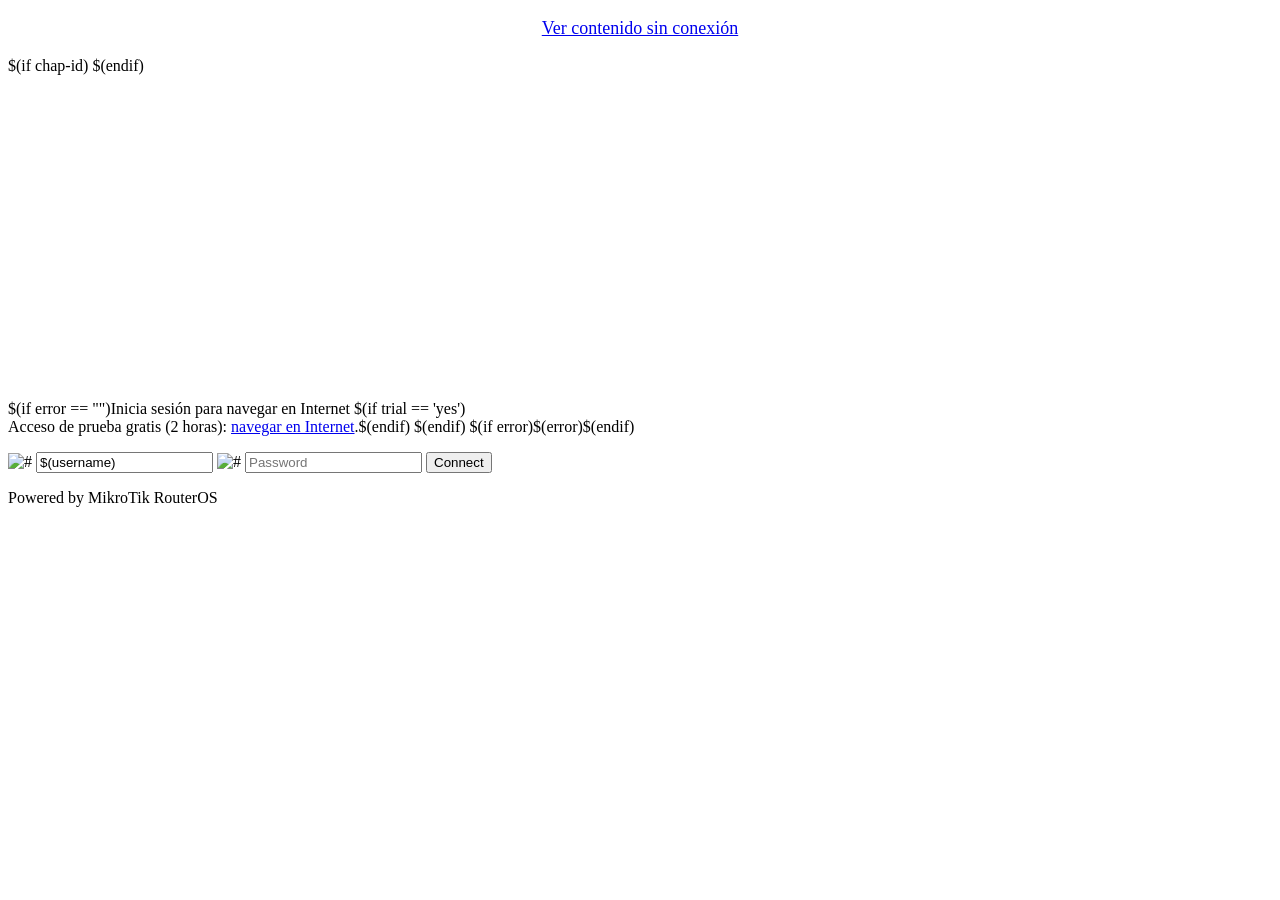
==== configs/mikrotik/hotspot/login.html @ 467b0e83 "docs: fase 2.3 pasos 7 y 8 aplicados en el lab (18/11) - Hotspot con HTTPS en VLAN 20 y 30, login.ht" ====
<!doctype html>
<html lang="en">

<head>
    <meta charset="utf-8">
    <meta http-equiv="pragma" content="no-cache" />
    <meta http-equiv="expires" content="-1" />
    <meta name="viewport" content="width=device-width, initial-scale=1.0" />
    <title>Internet hotspot - Log in</title>
    <link rel="stylesheet" href="css/style.css">
</head>

<body>

    <p style="text-align:center;font-size:18px"><a href="https://portal.hub.lan">Ver contenido sin conexión</a></p>

    <!-- two other colors

<body class="lite">
<body class="dark">

-->

    $(if chap-id)
    <form name="sendin" action="$(link-login-only)" method="post" style="display:none">
        <input type="hidden" name="username" />
        <input type="hidden" name="password" />
        <input type="hidden" name="dst" value="$(link-orig)" />
        <input type="hidden" name="popup" value="true" />
    </form>

    <script src="/md5.js"></script>
    <script>
        function doLogin() {
            document.sendin.username.value = document.login.username.value;
            document.sendin.password.value = hexMD5('$(chap-id)' + document.login.password.value + '$(chap-challenge)');
            document.sendin.submit();
            return false;
        }

    </script>
    $(endif)
    <div class="ie-fixMinHeight">
        <div class="main">
            <div class="wrap animated fadeIn">
                <form name="login" action="$(link-login-only)" method="post" $(if chap-id) onSubmit="return doLogin()" $(endif)>
                    <input type="hidden" name="dst" value="$(link-orig)" />
                    <input type="hidden" name="popup" value="true" />
                    <svg class="logo" data-name="Layer 1" xmlns="http://www.w3.org/2000/svg" viewBox="0 0 174 42">
                        <path fill="#fff" d="M7.32 13.66L0 41.74 3.12 41.74 9.49 15.94 9.58 15.94 15.01 41.74 18.22 41.74 36.86 16.34 36.95 16.34 30.02 41.74 33.18 41.74 40.4 13.66 35.73 13.66 17.23 38.87 11.99 13.66 7.32 13.66zM43.43 21.45L38.19 41.74 41.16 41.74 46.4 21.45 43.43 21.45zM50.68 21.45L45.5 41.74 48.47 41.74 50.36 34.39 55.55 30.77 62.02 41.74 65.27 41.74 57.91 29.28 69.43 21.45 65.46 21.45 51.21 31.36 51.12 31.28 53.66 21.45 50.68 21.45z" />
                        <path d="M71.18 21.45L65.94 41.74h3l2.74-10.62c1-3.81 3.82-7.39 9.16-7.47.56 0 1.13 0 1.7 0l.66-2.48c-.52 0-1.09 0-1.61 0-4.34 0-6.94 2-8.82 5h-.1l1.23-4.68zM103.8 28.8c0-5-4-7.94-9.63-7.94-8.69 0-13.59 6.37-13.59 13 0 5.07 3.44 8.45 9.72 8.45 9 0 13.5-6.68 13.5-13.53m-3 .52c0 4.72-3.44 10.93-9.95 10.93-5 0-7.32-2.68-7.32-6.61 0-4.76 3.59-10.7 10.1-10.7 4.77 0 7.17 2.6 7.17 6.38M132.33 21.43L134.26 13.66 105.19 13.66 103.27 21.45 112.59 21.45 112.59 21.45 122.99 21.45 122.99 21.45 132.33 21.43zM111.67 25.17L107.55 41.74 117.93 41.74 122.06 25.17 122.06 25.16 111.67 25.16 111.67 25.17zM134 25.17l-4.11 16.57h9.35l4.1-16.57zm10.28-3.73l1.94-7.78h-9.34l-2 7.79zM150.09 13.66L143.11 41.74 152.45 41.74 153.91 35.92 156.04 34.34 159.34 41.74 169.49 41.74 163.26 29.55 174.26 21.33 163.07 21.33 156.18 27.3 156.09 27.3 159.44 13.66 150.09 13.66zM47.45 0c1.14 7.93 5.39 12.74 14.07 13.14A10.69 10.69 0 0 1 47.45 0" fill="#fff" fill-rule="evenodd" />
                        <path d="M42.91,1.4c.1,0,.11,0,.12.11A16.55,16.55,0,0,0,48.26,13a16.6,16.6,0,0,0,12,4.66c-10,4-20.55-5.6-17.33-16.28" fill="#fff" fill-rule="evenodd" /></svg>


                    <p class="info $(if error)alert$(endif)">
                        $(if error == "")Inicia sesión para navegar en Internet $(if trial == 'yes')<br />Acceso de prueba gratis (2 horas): <a href="$(link-login-only)?dst=$(link-orig-esc)&amp;username=T-$(mac-esc)">navegar en Internet</a>.$(endif)
                        $(endif)

                        $(if error)$(error)$(endif)
                    </p>
                    <label>
                        <img class="ico" src="img/user.svg" alt="#" />
                        <input name="username" type="text" value="$(username)" placeholder="Username" />
                    </label>

                    <label>
                        <img class="ico" src="img/password.svg" alt="#" />
                        <input name="password" type="password" placeholder="Password" />
                    </label>

                    <input type="submit" value="Connect" />

                </form>
                <p class="info bt">Powered by MikroTik RouterOS</p>

            </div>
        </div>
    </div>
</body>

</html>
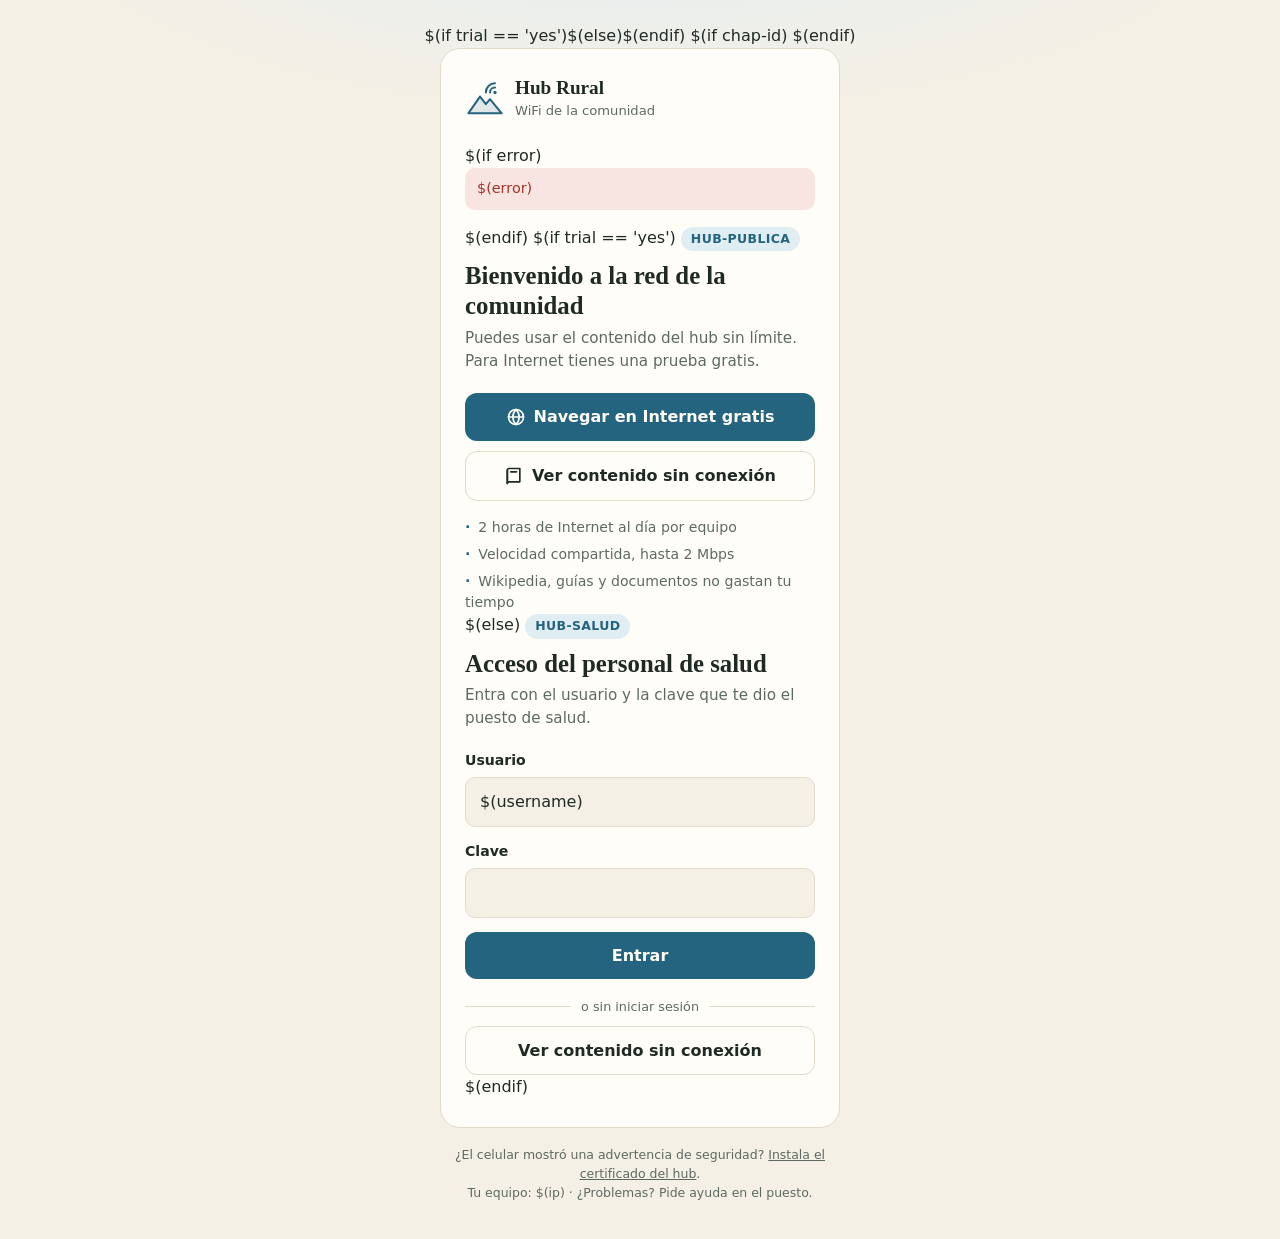
==== commit eb7e7272: "feat: rediseño del portal y de las páginas del Hotspot (19/11) - Portal portal.hub.lan: categorías E" ====
--- a/configs/mikrotik/hotspot/login.html
+++ b/configs/mikrotik/hotspot/login.html
@@ -1,81 +1,88 @@
 <!doctype html>
-<html lang="en">
-
+<!-- hotspot/login.html — página de acceso del Hotspot (hotspot-publica y hotspot-salud)
+     La comparten los dos servidores: con prueba gratis (trial) se muestra la vista de Hub-Publica;
+     sin prueba, el formulario de usuario y clave de Hub-Salud.
+     Usa hub.css (mismo directorio); no depende de css/ ni img/ de la plantilla de MikroTik.
+     Subir con: scp -O login.html hub.css admin@10.20.0.161:hotspot/ -->
+<html lang="es">
 <head>
-    <meta charset="utf-8">
-    <meta http-equiv="pragma" content="no-cache" />
-    <meta http-equiv="expires" content="-1" />
-    <meta name="viewport" content="width=device-width, initial-scale=1.0" />
-    <title>Internet hotspot - Log in</title>
-    <link rel="stylesheet" href="css/style.css">
+<meta charset="utf-8">
+<meta http-equiv="pragma" content="no-cache">
+<meta http-equiv="expires" content="-1">
+<meta name="viewport" content="width=device-width, initial-scale=1">
+<meta name="color-scheme" content="light dark">
+<title>Hub Rural · Acceso</title>
+<link rel="stylesheet" href="hub.css">
 </head>
 
-<body>
+$(if trial == 'yes')<body>$(else)<body class="salud">$(endif)
 
-    <p style="text-align:center;font-size:18px"><a href="https://portal.hub.lan">Ver contenido sin conexión</a></p>
+$(if chap-id)
+<!-- CHAP: solo se usa si el perfil tiene login-by=http-chap (hoy es https) -->
+<form name="sendin" action="$(link-login-only)" method="post" style="display:none">
+  <input type="hidden" name="username">
+  <input type="hidden" name="password">
+  <input type="hidden" name="dst" value="$(link-orig)">
+</form>
+<script src="/md5.js"></script>
+<script>
+  function doLogin() {
+    document.sendin.username.value = document.login.username.value;
+    document.sendin.password.value = hexMD5('$(chap-id)' + document.login.password.value + '$(chap-challenge)');
+    document.sendin.submit();
+    return false;
+  }
+</script>
+$(endif)
 
-    <!-- two other colors
+<main class="card">
+  <div class="marca">
+    <svg viewBox="0 0 48 48" fill="none" stroke="currentColor" stroke-width="2.4" stroke-linecap="round" stroke-linejoin="round" aria-hidden="true">
+      <path d="M4 40 18 20l7 9 5-6 14 17z" fill="currentColor" fill-opacity=".14"/>
+      <path d="M30 15a6 6 0 0 1 6-6M25 15a11 11 0 0 1 11-11"/><circle cx="36" cy="15" r="2" fill="currentColor" stroke="none"/>
+    </svg>
+    <div><b>Hub Rural</b><small>WiFi de la comunidad</small></div>
+  </div>
 
-<body class="lite">
-<body class="dark">
+  $(if error)<p class="alert" role="alert">$(error)</p>$(endif)
 
--->
+  $(if trial == 'yes')
+  <span class="red">HUB-PUBLICA</span>
+  <h1>Bienvenido a la red de la comunidad</h1>
+  <p class="sub">Puedes usar el contenido del hub sin límite. Para Internet tienes una prueba gratis.</p>
 
-    $(if chap-id)
-    <form name="sendin" action="$(link-login-only)" method="post" style="display:none">
-        <input type="hidden" name="username" />
-        <input type="hidden" name="password" />
-        <input type="hidden" name="dst" value="$(link-orig)" />
-        <input type="hidden" name="popup" value="true" />
-    </form>
+  <a class="btn" href="$(link-login-only)?dst=$(link-orig-esc)&amp;username=T-$(mac-esc)">
+    <svg viewBox="0 0 24 24" fill="none" stroke="currentColor" stroke-width="2" stroke-linecap="round" stroke-linejoin="round" aria-hidden="true"><circle cx="12" cy="12" r="9"/><path d="M3 12h18M12 3c2.5 2.6 3.8 5.6 3.8 9s-1.3 6.4-3.8 9c-2.5-2.6-3.8-5.6-3.8-9S9.5 5.6 12 3z"/></svg>
+    Navegar en Internet gratis
+  </a>
+  <a class="btn sec" href="https://portal.hub.lan">
+    <svg viewBox="0 0 24 24" fill="none" stroke="currentColor" stroke-width="2" stroke-linecap="round" stroke-linejoin="round" aria-hidden="true"><path d="M4 5a2 2 0 0 1 2-2h13v16H6a2 2 0 0 0-2 2z"/><path d="M4 21V5M8 7h7"/></svg>
+    Ver contenido sin conexión
+  </a>
+  <ul class="datos">
+    <li>2 horas de Internet al día por equipo</li>
+    <li>Velocidad compartida, hasta 2 Mbps</li>
+    <li>Wikipedia, guías y documentos no gastan tu tiempo</li>
+  </ul>
 
-    <script src="/md5.js"></script>
-    <script>
-        function doLogin() {
-            document.sendin.username.value = document.login.username.value;
-            document.sendin.password.value = hexMD5('$(chap-id)' + document.login.password.value + '$(chap-challenge)');
-            document.sendin.submit();
-            return false;
-        }
+  $(else)
+  <span class="red">HUB-SALUD</span>
+  <h1>Acceso del personal de salud</h1>
+  <p class="sub">Entra con el usuario y la clave que te dio el puesto de salud.</p>
 
-    </script>
-    $(endif)
-    <div class="ie-fixMinHeight">
-        <div class="main">
-            <div class="wrap animated fadeIn">
-                <form name="login" action="$(link-login-only)" method="post" $(if chap-id) onSubmit="return doLogin()" $(endif)>
-                    <input type="hidden" name="dst" value="$(link-orig)" />
-                    <input type="hidden" name="popup" value="true" />
-                    <svg class="logo" data-name="Layer 1" xmlns="http://www.w3.org/2000/svg" viewBox="0 0 174 42">
-                        <path fill="#fff" d="M7.32 13.66L0 41.74 3.12 41.74 9.49 15.94 9.58 15.94 15.01 41.74 18.22 41.74 36.86 16.34 36.95 16.34 30.02 41.74 33.18 41.74 40.4 13.66 35.73 13.66 17.23 38.87 11.99 13.66 7.32 13.66zM43.43 21.45L38.19 41.74 41.16 41.74 46.4 21.45 43.43 21.45zM50.68 21.45L45.5 41.74 48.47 41.74 50.36 34.39 55.55 30.77 62.02 41.74 65.27 41.74 57.91 29.28 69.43 21.45 65.46 21.45 51.21 31.36 51.12 31.28 53.66 21.45 50.68 21.45z" />
-                        <path d="M71.18 21.45L65.94 41.74h3l2.74-10.62c1-3.81 3.82-7.39 9.16-7.47.56 0 1.13 0 1.7 0l.66-2.48c-.52 0-1.09 0-1.61 0-4.34 0-6.94 2-8.82 5h-.1l1.23-4.68zM103.8 28.8c0-5-4-7.94-9.63-7.94-8.69 0-13.59 6.37-13.59 13 0 5.07 3.44 8.45 9.72 8.45 9 0 13.5-6.68 13.5-13.53m-3 .52c0 4.72-3.44 10.93-9.95 10.93-5 0-7.32-2.68-7.32-6.61 0-4.76 3.59-10.7 10.1-10.7 4.77 0 7.17 2.6 7.17 6.38M132.33 21.43L134.26 13.66 105.19 13.66 103.27 21.45 112.59 21.45 112.59 21.45 122.99 21.45 122.99 21.45 132.33 21.43zM111.67 25.17L107.55 41.74 117.93 41.74 122.06 25.17 122.06 25.16 111.67 25.16 111.67 25.17zM134 25.17l-4.11 16.57h9.35l4.1-16.57zm10.28-3.73l1.94-7.78h-9.34l-2 7.79zM150.09 13.66L143.11 41.74 152.45 41.74 153.91 35.92 156.04 34.34 159.34 41.74 169.49 41.74 163.26 29.55 174.26 21.33 163.07 21.33 156.18 27.3 156.09 27.3 159.44 13.66 150.09 13.66zM47.45 0c1.14 7.93 5.39 12.74 14.07 13.14A10.69 10.69 0 0 1 47.45 0" fill="#fff" fill-rule="evenodd" />
-                        <path d="M42.91,1.4c.1,0,.11,0,.12.11A16.55,16.55,0,0,0,48.26,13a16.6,16.6,0,0,0,12,4.66c-10,4-20.55-5.6-17.33-16.28" fill="#fff" fill-rule="evenodd" /></svg>
+  <form name="login" action="$(link-login-only)" method="post" $(if chap-id)onsubmit="return doLogin()"$(endif)>
+    <input type="hidden" name="dst" value="$(link-orig)">
+    <label for="u">Usuario</label>
+    <input id="u" name="username" type="text" value="$(username)" autocomplete="username" autocapitalize="none" required>
+    <label for="p">Clave</label>
+    <input id="p" name="password" type="password" autocomplete="current-password" required>
+    <button class="btn" type="submit">Entrar</button>
+  </form>
+  <div class="sep">o sin iniciar sesión</div>
+  <a class="btn sec" href="https://portal.hub.lan">Ver contenido sin conexión</a>
+  $(endif)
+</main>
 
-
-                    <p class="info $(if error)alert$(endif)">
-                        $(if error == "")Inicia sesión para navegar en Internet $(if trial == 'yes')<br />Acceso de prueba gratis (2 horas): <a href="$(link-login-only)?dst=$(link-orig-esc)&amp;username=T-$(mac-esc)">navegar en Internet</a>.$(endif)
-                        $(endif)
-
-                        $(if error)$(error)$(endif)
-                    </p>
-                    <label>
-                        <img class="ico" src="img/user.svg" alt="#" />
-                        <input name="username" type="text" value="$(username)" placeholder="Username" />
-                    </label>
-
-                    <label>
-                        <img class="ico" src="img/password.svg" alt="#" />
-                        <input name="password" type="password" placeholder="Password" />
-                    </label>
-
-                    <input type="submit" value="Connect" />
-
-                </form>
-                <p class="info bt">Powered by MikroTik RouterOS</p>
-
-            </div>
-        </div>
-    </div>
+<p class="pie">¿El celular mostró una advertencia de seguridad? <a href="http://portal.hub.lan/certificado.html">Instala el certificado del hub</a>.<br>Tu equipo: $(ip) · ¿Problemas? Pide ayuda en el puesto.</p>
 </body>
-
 </html>
--- a/configs/mikrotik/hotspot/hub.css
+++ b/configs/mikrotik/hotspot/hub.css
@@ -0,0 +1,59 @@
+/* hotspot/hub.css — estilo común de las páginas del Hotspot (login, alogin, status, logout, error)
+   Mismos colores y tipografías que el portal (https://portal.hub.lan). Sin fuentes externas. */
+:root {
+  --bg: #f5f0e6; --surface: #fffdf8; --ink: #1f2a24; --muted: #5d6a62; --line: #e2dacb;
+  --c: #2f5d46; --cs: #e3eee6; --alert: #a3352a; --alert-soft: #f8e4e0; --focus: #c7832f;
+  --serif: ui-serif, "Iowan Old Style", "Palatino Linotype", Palatino, Georgia, serif;
+  --sans: system-ui, -apple-system, "Segoe UI", Roboto, "Noto Sans", sans-serif;
+}
+.salud { --c: #24647f; --cs: #e0edf3; }
+@media (prefers-color-scheme: dark) {
+  :root { --bg: #131916; --surface: #1b231f; --ink: #ebe5d9; --muted: #a2ada6; --line: #2b3530;
+    --c: #84bc9e; --cs: #1f3128; --alert: #f0a08f; --alert-soft: #3a1f1a; --focus: #e0a556; }
+  .salud { --c: #80b8d3; --cs: #1a2c35; }
+}
+* { box-sizing: border-box; }
+body { margin: 0; min-height: 100vh; display: flex; flex-direction: column; align-items: center; justify-content: center;
+  padding: 24px 16px; background: var(--bg) radial-gradient(900px 340px at 50% -10%, var(--cs), transparent 70%) no-repeat;
+  color: var(--ink); font: 16px/1.5 var(--sans); }
+a { color: inherit; }
+:focus-visible { outline: 3px solid var(--focus); outline-offset: 2px; }
+
+.card { width: 100%; max-width: 400px; background: var(--surface); border: 1px solid var(--line); border-radius: 20px; padding: 28px 24px; }
+.marca { display: flex; align-items: center; gap: 10px; margin-bottom: 22px; }
+.marca svg { width: 40px; height: 40px; color: var(--c); flex: none; }
+.marca b { font: 600 1.2rem/1.1 var(--serif); display: block; }
+.marca small { color: var(--muted); font-size: .82rem; }
+.red { display: inline-block; font-size: .78rem; font-weight: 600; letter-spacing: .03em; color: var(--c); background: var(--cs);
+  padding: 3px 10px; border-radius: 99px; margin-bottom: 10px; }
+h1 { font: 600 1.55rem/1.2 var(--serif); margin: 0 0 6px; }
+.sub { color: var(--muted); margin: 0 0 20px; font-size: .95rem; }
+.alert { background: var(--alert-soft); color: var(--alert); border-radius: 10px; padding: 10px 12px; font-size: .9rem; margin: 0 0 16px; }
+
+.btn { display: flex; align-items: center; justify-content: center; gap: 8px; width: 100%; padding: 14px; border-radius: 12px; border: 0;
+  font: 600 1rem var(--sans); text-decoration: none; cursor: pointer; background: var(--c); color: var(--surface); }
+.btn.sec { background: transparent; color: var(--ink); border: 1px solid var(--line); margin-top: 10px; }
+.btn svg { width: 20px; height: 20px; }
+form { margin: 0; }
+
+ul.datos { list-style: none; margin: 16px 0 0; padding: 0; display: grid; gap: 6px; font-size: .88rem; color: var(--muted); }
+ul.datos li::before { content: "·"; color: var(--c); font-weight: 700; margin-right: 8px; }
+
+label { display: block; font-size: .88rem; font-weight: 600; margin: 0 0 6px; }
+input[type=text], input[type=password] { width: 100%; font: inherit; padding: 12px 14px; border-radius: 10px; border: 1px solid var(--line);
+  background: var(--bg); color: var(--ink); margin-bottom: 14px; }
+.sep { display: flex; align-items: center; gap: 10px; color: var(--muted); font-size: .8rem; margin: 18px 0 8px; }
+.sep::before, .sep::after { content: ""; flex: 1; height: 1px; background: var(--line); }
+
+/* Cifras de la sesión (status y logout) */
+.cifras { display: grid; grid-template-columns: 1fr 1fr; gap: 10px; margin: 0 0 18px; }
+.cifras div { background: var(--bg); border: 1px solid var(--line); border-radius: 12px; padding: 12px; }
+.cifras dt { font-size: .75rem; color: var(--muted); text-transform: uppercase; letter-spacing: .04em; }
+.cifras dd { margin: 2px 0 0; font: 600 1.15rem var(--sans); font-variant-numeric: tabular-nums; }
+.cifras .destacada { grid-column: 1 / -1; background: var(--cs); border-color: transparent; }
+.cifras .destacada dd { font-size: 1.6rem; color: var(--c); }
+
+.ok { width: 56px; height: 56px; border-radius: 50%; display: grid; place-items: center; background: var(--cs); color: var(--c); margin-bottom: 14px; }
+.ok svg { width: 28px; height: 28px; }
+
+.pie { margin-top: 18px; color: var(--muted); font-size: .78rem; text-align: center; max-width: 400px; }
